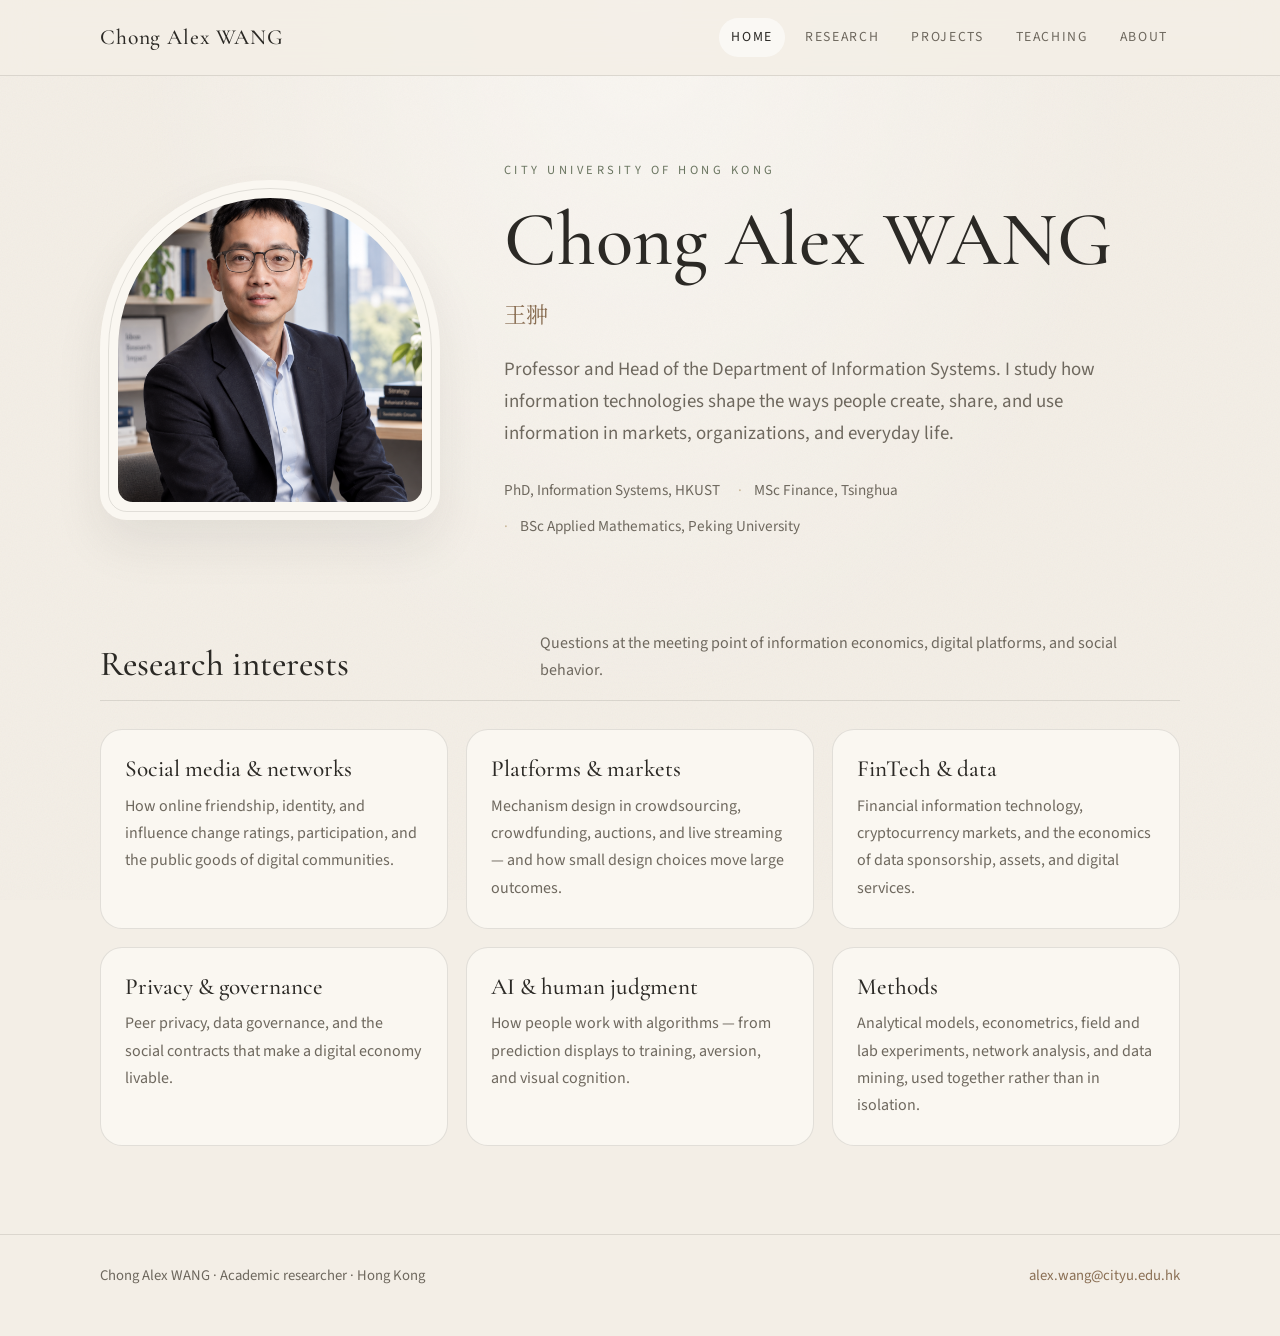
==== index.html @ ea0cfb22 "First draft of my website" ====
<!DOCTYPE html>
<html lang="en">
<head>
  <meta charset="UTF-8">
  <meta name="viewport" content="width=device-width, initial-scale=1.0">
  <title>Chong Alex WANG — Academic Researcher</title>
  <link rel="preconnect" href="https://fonts.googleapis.com">
  <link rel="preconnect" href="https://fonts.gstatic.com" crossorigin>
  <link href="https://fonts.googleapis.com/css2?family=Cormorant+Garamond:ital,wght@0,400;0,500;0,600;1,400&family=Noto+Serif+SC:wght@400;500&family=Source+Sans+3:wght@300;400;500;600&display=swap" rel="stylesheet">
  <link rel="stylesheet" href="css/styles.css">
</head>
<body>
  <header class="site-header">
    <div class="wrap header-inner">
      <a class="brand" href="index.html">
        <span class="brand-mark">Chong Alex WANG</span>
      </a>
      <button class="menu-toggle" type="button" aria-expanded="false">Menu</button>
      <nav class="nav" aria-label="Primary">
        <a class="active" href="index.html">Home</a>
        <a href="research.html">Research</a>
        <a href="projects.html">Projects</a>
        <a href="teaching.html">Teaching</a>
        <a href="about.html">About</a>
      </nav>
    </div>
  </header>

  <main>
    <section class="wrap hero">
      <div class="portrait-frame">
        <img src="assets/profile.png" alt="Portrait of Chong Alex Wang">
      </div>
      <div>
        <p class="kicker">City University of Hong Kong</p>
        <h1>Chong Alex WANG</h1>
        <p class="chinese-name">王翀</p>
        <p class="lede">Professor and Head of the Department of Information Systems. I study how information technologies shape the ways people create, share, and use information in markets, organizations, and everyday life.</p>
        <div class="meta-row">
          <span>PhD, Information Systems, HKUST</span>
          <span>MSc Finance, Tsinghua</span>
          <span>BSc Applied Mathematics, Peking University</span>
        </div>
      </div>
    </section>

    <section class="wrap section">
      <div class="section-head">
        <h2>Research interests</h2>
        <p>Questions at the meeting point of information economics, digital platforms, and social behavior.</p>
      </div>
      <div class="interest-grid">
        <article class="card">
          <h3>Social media &amp; networks</h3>
          <p>How online friendship, identity, and influence change ratings, participation, and the public goods of digital communities.</p>
        </article>
        <article class="card">
          <h3>Platforms &amp; markets</h3>
          <p>Mechanism design in crowdsourcing, crowdfunding, auctions, and live streaming — and how small design choices move large outcomes.</p>
        </article>
        <article class="card">
          <h3>FinTech &amp; data</h3>
          <p>Financial information technology, cryptocurrency markets, and the economics of data sponsorship, assets, and digital services.</p>
        </article>
        <article class="card">
          <h3>Privacy &amp; governance</h3>
          <p>Peer privacy, data governance, and the social contracts that make a digital economy livable.</p>
        </article>
        <article class="card">
          <h3>AI &amp; human judgment</h3>
          <p>How people work with algorithms — from prediction displays to training, aversion, and visual cognition.</p>
        </article>
        <article class="card">
          <h3>Methods</h3>
          <p>Analytical models, econometrics, field and lab experiments, network analysis, and data mining, used together rather than in isolation.</p>
        </article>
      </div>
    </section>
  </main>

  <footer class="site-footer">
    <div class="wrap footer-inner">
      <p>Chong Alex WANG · Academic researcher · Hong Kong</p>
      <p><a href="mailto:alex.wang@cityu.edu.hk">alex.wang@cityu.edu.hk</a></p>
    </div>
  </footer>
  <script src="js/main.js"></script>
</body>
</html>
---- css/styles.css ----
:root {
  --paper: #f3eee6;
  --cream: #faf7f1;
  --sand: #e6dccb;
  --clay: #c9b89a;
  --wood: #8a6f54;
  --moss: #6a7560;
  --ink: #2b2925;
  --muted: #6e685e;
  --line: rgba(43, 41, 37, 0.12);
  --shadow: 0 24px 50px rgba(43, 41, 37, 0.08);
  --radius: 22px;
}

* {
  box-sizing: border-box;
  margin: 0;
  padding: 0;
}

html {
  scroll-behavior: smooth;
}

body {
  font-family: "Source Sans 3", "Hiragino Sans", sans-serif;
  color: var(--ink);
  background: var(--paper);
  line-height: 1.7;
  min-height: 100vh;
}

body::before {
  content: "";
  position: fixed;
  inset: 0;
  pointer-events: none;
  background-image:
    radial-gradient(ellipse at top, rgba(255, 255, 255, 0.45), transparent 55%),
    url("data:image/svg+xml,%3Csvg xmlns='http://www.w3.org/2000/svg' width='180' height='180'%3E%3Cfilter id='n'%3E%3CfeTurbulence type='fractalNoise' baseFrequency='.8' numOctaves='2' stitchTiles='stitch'/%3E%3C/filter%3E%3Crect width='180' height='180' filter='url(%23n)' opacity='.045'/%3E%3C/svg%3E");
  z-index: 0;
}

img {
  max-width: 100%;
  display: block;
}

a {
  color: inherit;
  text-decoration: none;
}

.wrap {
  width: min(1080px, calc(100% - 40px));
  margin: 0 auto;
  position: relative;
  z-index: 1;
}

.site-header {
  position: sticky;
  top: 0;
  z-index: 20;
  backdrop-filter: blur(16px);
  background: rgba(243, 238, 230, 0.82);
  border-bottom: 1px solid var(--line);
}

.header-inner {
  display: flex;
  align-items: center;
  justify-content: space-between;
  gap: 24px;
  padding: 18px 0;
}

.brand {
  display: flex;
  align-items: center;
}

.brand-mark {
  font-family: "Cormorant Garamond", "Noto Serif SC", serif;
  font-size: 1.35rem;
  letter-spacing: 0.04em;
  font-weight: 500;
}

.nav {
  display: flex;
  gap: 8px;
  flex-wrap: wrap;
}

.nav a {
  font-size: 0.86rem;
  letter-spacing: 0.12em;
  text-transform: uppercase;
  color: var(--muted);
  padding: 8px 12px;
  border-radius: 999px;
}

.nav a:hover,
.nav a.active {
  color: var(--ink);
  background: rgba(255, 255, 255, 0.55);
}

.menu-toggle {
  display: none;
  border: 1px solid var(--line);
  background: var(--cream);
  color: var(--ink);
  padding: 8px 12px;
  border-radius: 999px;
  letter-spacing: 0.12em;
  text-transform: uppercase;
  font-size: 0.75rem;
  cursor: pointer;
}

.hero {
  display: grid;
  grid-template-columns: 340px 1fr;
  gap: 64px;
  align-items: center;
  padding: 84px 0 72px;
}

.portrait-frame {
  position: relative;
  padding: 18px;
  background: var(--cream);
  border-radius: 180px 180px 28px 28px;
  box-shadow: var(--shadow);
}

.portrait-frame::after {
  content: "";
  position: absolute;
  inset: 8px;
  border: 1px solid var(--line);
  border-radius: 172px 172px 20px 20px;
  pointer-events: none;
}

.portrait-frame img {
  width: 100%;
  aspect-ratio: 1;
  object-fit: cover;
  border-radius: 164px 164px 16px 16px;
  filter: saturate(0.88) contrast(1.02);
}

.kicker {
  font-size: 0.78rem;
  letter-spacing: 0.28em;
  text-transform: uppercase;
  color: var(--moss);
  margin-bottom: 14px;
}

h1, h2, h3 {
  font-family: "Cormorant Garamond", "Noto Serif SC", serif;
  font-weight: 500;
  line-height: 1.15;
}

h1 {
  font-size: clamp(3rem, 6vw, 5.2rem);
  margin-bottom: 10px;
}

.chinese-name {
  font-family: "Noto Serif SC", serif;
  font-size: 1.4rem;
  color: var(--wood);
  margin-bottom: 22px;
}

.lede {
  font-size: 1.18rem;
  color: var(--muted);
  max-width: 38rem;
}

.meta-row {
  display: flex;
  flex-wrap: wrap;
  gap: 10px 18px;
  margin-top: 28px;
  color: var(--muted);
  font-size: 0.95rem;
}

.meta-row span::before {
  content: "·";
  margin-right: 12px;
  color: var(--clay);
}

.meta-row span:first-child::before {
  content: none;
  margin: 0;
}

.section {
  padding: 18px 0 88px;
}

.section-head {
  display: flex;
  justify-content: space-between;
  align-items: end;
  gap: 24px;
  margin-bottom: 28px;
  padding-bottom: 16px;
  border-bottom: 1px solid var(--line);
}

.section-head h2 {
  font-size: 2.2rem;
}

.section-head p,
.intro {
  color: var(--muted);
  max-width: 40rem;
}

.page-hero {
  padding: 72px 0 28px;
}

.page-hero h1 {
  font-size: clamp(2.6rem, 5vw, 4.2rem);
}

.interest-grid,
.card-grid {
  display: grid;
  grid-template-columns: repeat(3, 1fr);
  gap: 18px;
}

.card {
  background: var(--cream);
  border: 1px solid var(--line);
  border-radius: var(--radius);
  padding: 26px 24px;
  min-height: 180px;
}

.card h3 {
  font-size: 1.45rem;
  margin-bottom: 10px;
}

.card p,
.paper p,
.project p {
  color: var(--muted);
}

.paper-list,
.course-list,
.project-list {
  display: grid;
  gap: 16px;
}

.paper,
.project,
.course {
  background: var(--cream);
  border: 1px solid var(--line);
  border-radius: var(--radius);
  padding: 26px 28px;
}

.paper-meta,
.course-meta,
.project-meta {
  display: flex;
  flex-wrap: wrap;
  gap: 10px;
  margin-bottom: 10px;
}

.tag {
  font-size: 0.72rem;
  letter-spacing: 0.14em;
  text-transform: uppercase;
  color: var(--moss);
  border: 1px solid rgba(106, 117, 96, 0.28);
  border-radius: 999px;
  padding: 4px 10px;
}

.paper h3,
.project h3,
.course h3 {
  font-size: 1.5rem;
  margin-bottom: 8px;
}

.authors {
  font-size: 0.95rem;
  color: var(--wood);
  margin-bottom: 8px;
}

.split {
  display: grid;
  grid-template-columns: 1fr 1fr;
  gap: 28px;
}

.life-block {
  background: var(--cream);
  border-radius: var(--radius);
  padding: 32px;
  border: 1px solid var(--line);
}

.life-block h3 {
  font-size: 1.7rem;
  margin-bottom: 12px;
}

.site-footer {
  border-top: 1px solid var(--line);
  padding: 28px 0 48px;
  color: var(--muted);
  font-size: 0.92rem;
}

.footer-inner {
  display: flex;
  justify-content: space-between;
  gap: 16px;
  flex-wrap: wrap;
}

.footer-inner a {
  color: var(--wood);
  border-bottom: 1px solid transparent;
}

.footer-inner a:hover {
  border-bottom-color: var(--wood);
}

@media (max-width: 860px) {
  .hero,
  .interest-grid,
  .card-grid,
  .split {
    grid-template-columns: 1fr;
  }

  .menu-toggle {
    display: inline-flex;
  }

  .nav {
    display: none;
    position: absolute;
    right: 20px;
    top: 68px;
    background: var(--cream);
    border: 1px solid var(--line);
    border-radius: 18px;
    padding: 10px;
    flex-direction: column;
    min-width: 180px;
    box-shadow: var(--shadow);
  }

  .nav.open {
    display: flex;
  }

  .portrait-frame {
    width: min(320px, 100%);
    margin: 0 auto;
  }
}
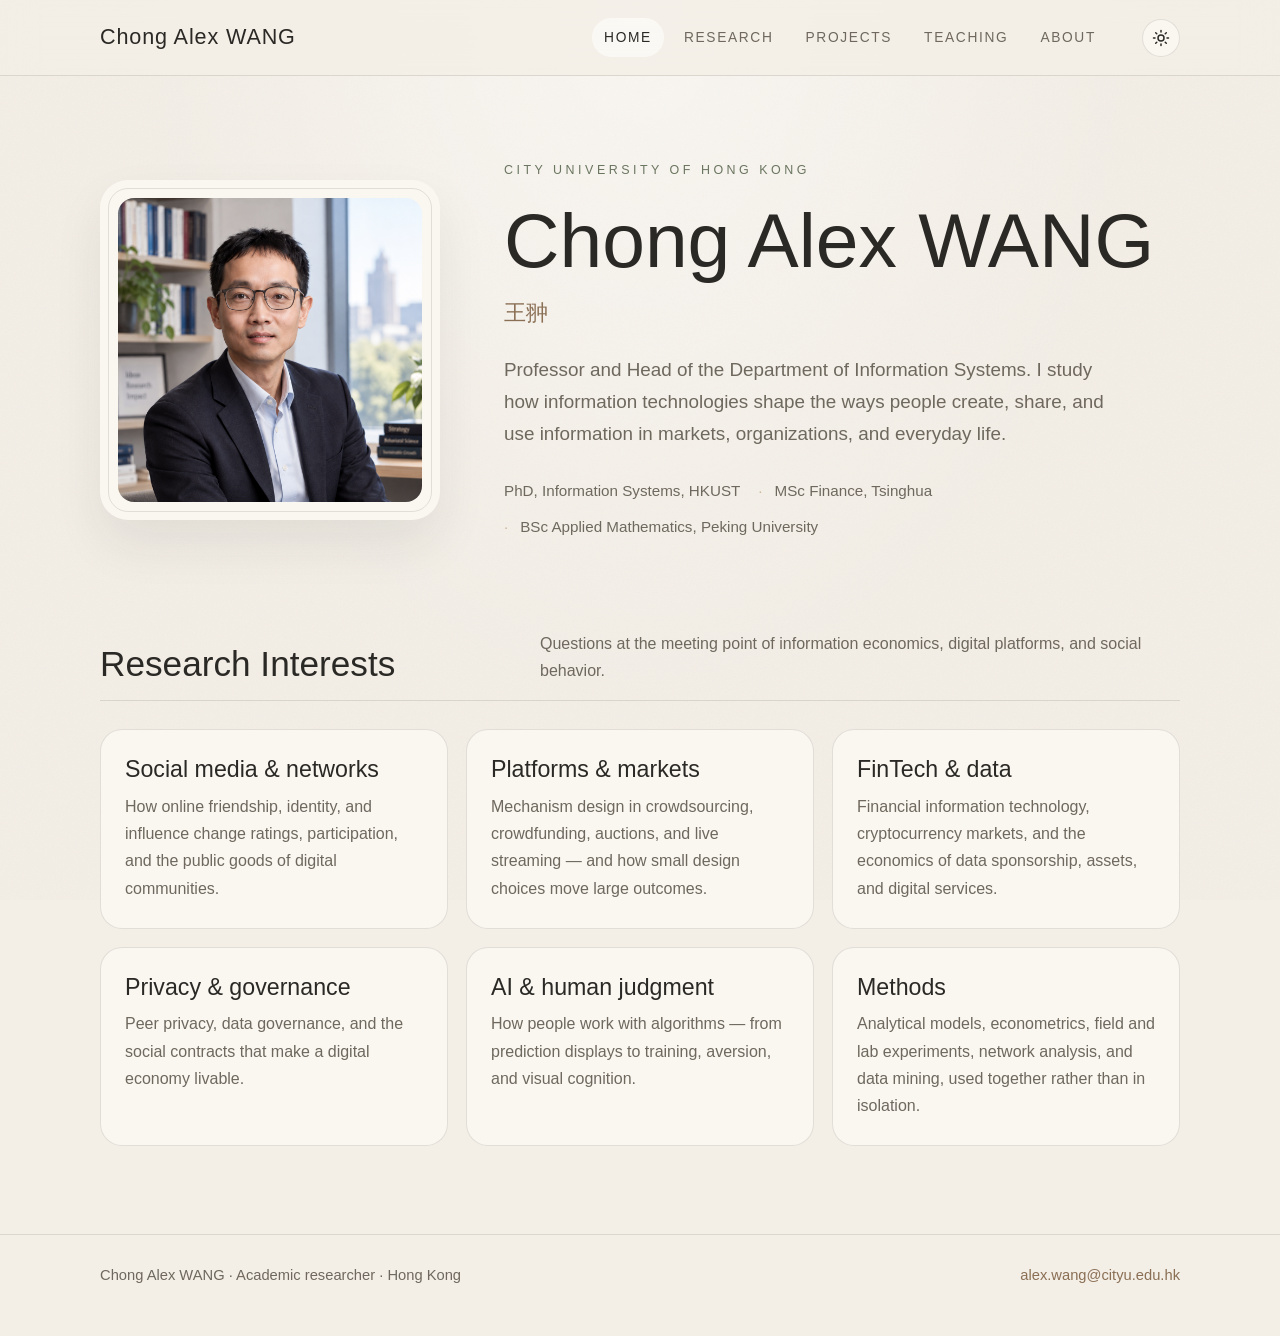
==== commit edb07f99: "Trae takes over and add interactive ongoing research part." ====
--- a/index.html
+++ b/index.html
@@ -3,10 +3,15 @@
 <head>
   <meta charset="UTF-8">
   <meta name="viewport" content="width=device-width, initial-scale=1.0">
+  <script>
+    (function () {
+      var t;
+      try { t = localStorage.getItem("theme"); } catch (e) {}
+      if (!t) t = window.matchMedia && matchMedia("(prefers-color-scheme: dark)").matches ? "dark" : "light";
+      document.documentElement.setAttribute("data-theme", t);
+    })();
+  </script>
   <title>Chong Alex WANG — Academic Researcher</title>
-  <link rel="preconnect" href="https://fonts.googleapis.com">
-  <link rel="preconnect" href="https://fonts.gstatic.com" crossorigin>
-  <link href="https://fonts.googleapis.com/css2?family=Cormorant+Garamond:ital,wght@0,400;0,500;0,600;1,400&family=Noto+Serif+SC:wght@400;500&family=Source+Sans+3:wght@300;400;500;600&display=swap" rel="stylesheet">
   <link rel="stylesheet" href="css/styles.css">
 </head>
 <body>
@@ -23,6 +28,10 @@
         <a href="teaching.html">Teaching</a>
         <a href="about.html">About</a>
       </nav>
+      <button class="theme-toggle" type="button" aria-label="Toggle dark mode" title="Toggle dark mode">
+        <svg class="icon-sun" width="18" height="18" viewBox="0 0 24 24" fill="none" stroke="currentColor" stroke-width="2" stroke-linecap="round" stroke-linejoin="round" aria-hidden="true"><circle cx="12" cy="12" r="4"/><path d="M12 2v2M12 20v2M4.93 4.93l1.41 1.41M17.66 17.66l1.41 1.41M2 12h2M20 12h2M4.93 19.07l1.41-1.41M17.66 6.34l1.41-1.41"/></svg>
+        <svg class="icon-moon" width="18" height="18" viewBox="0 0 24 24" fill="none" stroke="currentColor" stroke-width="2" stroke-linecap="round" stroke-linejoin="round" aria-hidden="true"><path d="M21 12.79A9 9 0 1 1 11.21 3 7 7 0 0 0 21 12.79z"/></svg>
+      </button>
     </div>
   </header>
 
@@ -46,7 +55,7 @@
 
     <section class="wrap section">
       <div class="section-head">
-        <h2>Research interests</h2>
+        <h2>Research Interests</h2>
         <p>Questions at the meeting point of information economics, digital platforms, and social behavior.</p>
       </div>
       <div class="interest-grid">
--- a/css/styles.css
+++ b/css/styles.css
@@ -9,7 +9,24 @@
   --muted: #6e685e;
   --line: rgba(43, 41, 37, 0.12);
   --shadow: 0 24px 50px rgba(43, 41, 37, 0.08);
+  --header-bg: rgba(243, 238, 230, 0.82);
+  --nav-hover: rgba(255, 255, 255, 0.55);
   --radius: 22px;
+}
+
+[data-theme="dark"] {
+  --paper: #1b1916;
+  --cream: #25221d;
+  --sand: #322d26;
+  --clay: #8a7a5e;
+  --wood: #c8a878;
+  --moss: #9aaa8e;
+  --ink: #ece6d9;
+  --muted: #a89e8c;
+  --line: rgba(236, 230, 217, 0.10);
+  --shadow: 0 24px 50px rgba(0, 0, 0, 0.45);
+  --header-bg: rgba(27, 25, 22, 0.82);
+  --nav-hover: rgba(255, 255, 255, 0.07);
 }
 
 * {
@@ -23,7 +40,7 @@
 }
 
 body {
-  font-family: "Source Sans 3", "Hiragino Sans", sans-serif;
+  font-family: Arial, sans-serif;
   color: var(--ink);
   background: var(--paper);
   line-height: 1.7;
@@ -41,6 +58,12 @@
   z-index: 0;
 }
 
+[data-theme="dark"] body::before {
+  background-image:
+    radial-gradient(ellipse at top, rgba(255, 255, 255, 0.05), transparent 55%),
+    url("data:image/svg+xml,%3Csvg xmlns='http://www.w3.org/2000/svg' width='180' height='180'%3E%3Cfilter id='n'%3E%3CfeTurbulence type='fractalNoise' baseFrequency='.8' numOctaves='2' stitchTiles='stitch'/%3E%3C/filter%3E%3Crect width='180' height='180' filter='url(%23n)' opacity='.06'/%3E%3C/svg%3E");
+}
+
 img {
   max-width: 100%;
   display: block;
@@ -63,7 +86,7 @@
   top: 0;
   z-index: 20;
   backdrop-filter: blur(16px);
-  background: rgba(243, 238, 230, 0.82);
+  background: var(--header-bg);
   border-bottom: 1px solid var(--line);
 }
 
@@ -81,7 +104,7 @@
 }
 
 .brand-mark {
-  font-family: "Cormorant Garamond", "Noto Serif SC", serif;
+  font-family: Arial, sans-serif;
   font-size: 1.35rem;
   letter-spacing: 0.04em;
   font-weight: 500;
@@ -91,6 +114,7 @@
   display: flex;
   gap: 8px;
   flex-wrap: wrap;
+  margin-left: auto;
 }
 
 .nav a {
@@ -105,7 +129,57 @@
 .nav a:hover,
 .nav a.active {
   color: var(--ink);
-  background: rgba(255, 255, 255, 0.55);
+  background: var(--nav-hover);
+}
+
+.theme-toggle {
+  margin-left: 10px;
+  width: 38px;
+  height: 38px;
+  border-radius: 999px;
+  border: 1px solid var(--line);
+  background: var(--cream);
+  color: var(--ink);
+  display: inline-flex;
+  align-items: center;
+  justify-content: center;
+  cursor: pointer;
+  position: relative;
+  flex-shrink: 0;
+  transition: background 0.25s ease, border-color 0.25s ease, transform 0.2s ease;
+}
+
+.theme-toggle:hover {
+  background: var(--nav-hover);
+}
+
+.theme-toggle:active {
+  transform: scale(0.92);
+}
+
+.theme-toggle svg {
+  position: absolute;
+  transition: opacity 0.3s ease, transform 0.45s ease;
+}
+
+.theme-toggle .icon-sun {
+  opacity: 1;
+  transform: rotate(0) scale(1);
+}
+
+.theme-toggle .icon-moon {
+  opacity: 0;
+  transform: rotate(-90deg) scale(0.5);
+}
+
+[data-theme="dark"] .theme-toggle .icon-sun {
+  opacity: 0;
+  transform: rotate(90deg) scale(0.5);
+}
+
+[data-theme="dark"] .theme-toggle .icon-moon {
+  opacity: 1;
+  transform: rotate(0) scale(1);
 }
 
 .menu-toggle {
@@ -119,6 +193,7 @@
   text-transform: uppercase;
   font-size: 0.75rem;
   cursor: pointer;
+  margin-left: auto;
 }
 
 .hero {
@@ -133,7 +208,7 @@
   position: relative;
   padding: 18px;
   background: var(--cream);
-  border-radius: 180px 180px 28px 28px;
+  border-radius: 28px;
   box-shadow: var(--shadow);
 }
 
@@ -142,7 +217,7 @@
   position: absolute;
   inset: 8px;
   border: 1px solid var(--line);
-  border-radius: 172px 172px 20px 20px;
+  border-radius: 20px;
   pointer-events: none;
 }
 
@@ -150,7 +225,8 @@
   width: 100%;
   aspect-ratio: 1;
   object-fit: cover;
-  border-radius: 164px 164px 16px 16px;
+  object-position: center top;
+  border-radius: 16px;
   filter: saturate(0.88) contrast(1.02);
 }
 
@@ -163,7 +239,7 @@
 }
 
 h1, h2, h3 {
-  font-family: "Cormorant Garamond", "Noto Serif SC", serif;
+  font-family: Arial, sans-serif;
   font-weight: 500;
   line-height: 1.15;
 }
@@ -174,7 +250,7 @@
 }
 
 .chinese-name {
-  font-family: "Noto Serif SC", serif;
+  font-family: Arial, sans-serif;
   font-size: 1.4rem;
   color: var(--wood);
   margin-bottom: 22px;
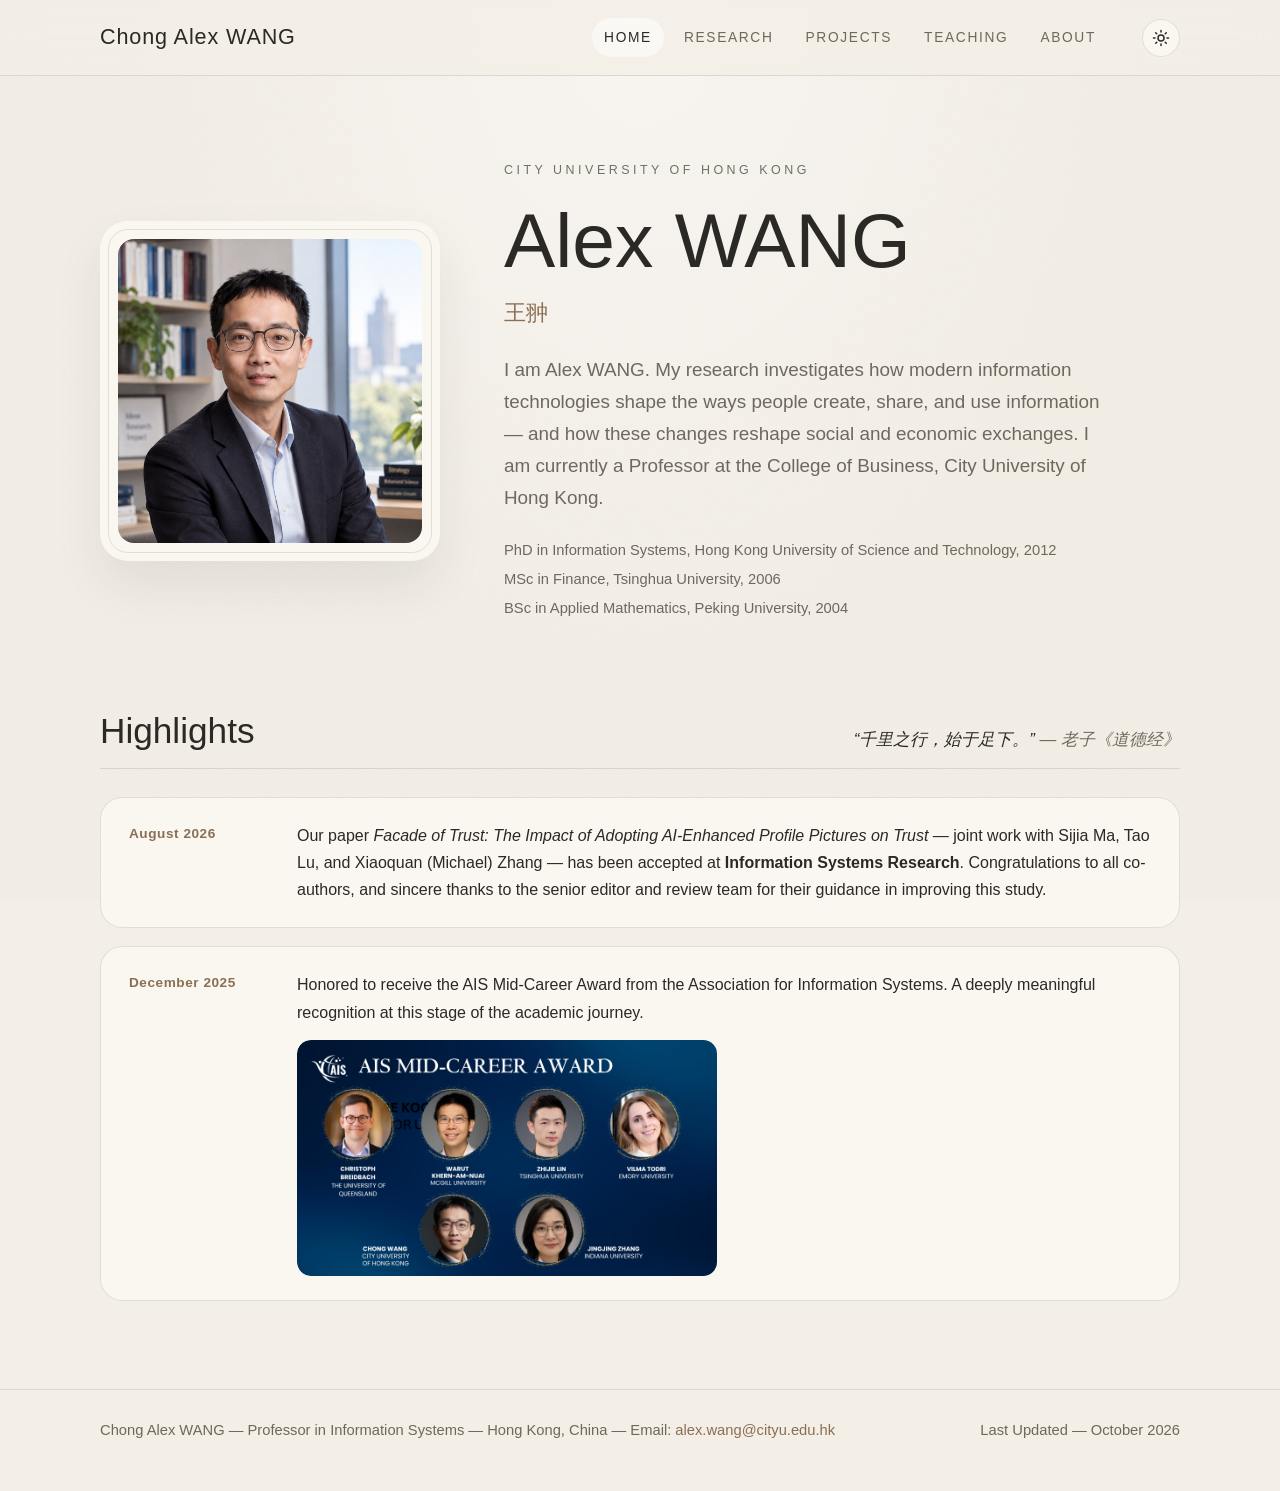
==== commit 7da7370b: "Changed main page content, add quotation, alter information" ====
--- a/index.html
+++ b/index.html
@@ -42,46 +42,37 @@
       </div>
       <div>
         <p class="kicker">City University of Hong Kong</p>
-        <h1>Chong Alex WANG</h1>
+        <h1>Alex WANG</h1>
         <p class="chinese-name">王翀</p>
-        <p class="lede">Professor and Head of the Department of Information Systems. I study how information technologies shape the ways people create, share, and use information in markets, organizations, and everyday life.</p>
+        <p class="lede">I am Alex WANG. My research investigates how modern information technologies shape the ways people create, share, and use information — and how these changes reshape social and economic exchanges. I am currently a Professor at the College of Business, City University of Hong Kong.</p>
         <div class="meta-row">
-          <span>PhD, Information Systems, HKUST</span>
-          <span>MSc Finance, Tsinghua</span>
-          <span>BSc Applied Mathematics, Peking University</span>
+          <span>PhD in Information Systems, Hong Kong University of Science and Technology, 2012</span>
+          <span>MSc in Finance, Tsinghua University, 2006</span>
+          <span>BSc in Applied Mathematics, Peking University, 2004</span>
         </div>
       </div>
     </section>
 
     <section class="wrap section">
       <div class="section-head">
-        <h2>Research Interests</h2>
-        <p>Questions at the meeting point of information economics, digital platforms, and social behavior.</p>
+        <h2>Highlights</h2>
+        <p id="daily-quote" class="daily-quote"></p>
       </div>
-      <div class="interest-grid">
-        <article class="card">
-          <h3>Social media &amp; networks</h3>
-          <p>How online friendship, identity, and influence change ratings, participation, and the public goods of digital communities.</p>
+
+      <div class="highlight-list">
+        <!-- Newest entries at the top. Append new <article> below to add. -->
+        <article class="highlight">
+          <time class="highlight-date" datetime="2026-08">August 2026</time>
+          <div class="highlight-body">
+            <p>Our paper <em>Facade of Trust: The Impact of Adopting AI-Enhanced Profile Pictures on Trust</em> — joint work with Sijia Ma, Tao Lu, and Xiaoquan (Michael) Zhang — has been accepted at <strong>Information Systems Research</strong>. Congratulations to all co-authors, and sincere thanks to the senior editor and review team for their guidance in improving this study.</p>
+          </div>
         </article>
-        <article class="card">
-          <h3>Platforms &amp; markets</h3>
-          <p>Mechanism design in crowdsourcing, crowdfunding, auctions, and live streaming — and how small design choices move large outcomes.</p>
-        </article>
-        <article class="card">
-          <h3>FinTech &amp; data</h3>
-          <p>Financial information technology, cryptocurrency markets, and the economics of data sponsorship, assets, and digital services.</p>
-        </article>
-        <article class="card">
-          <h3>Privacy &amp; governance</h3>
-          <p>Peer privacy, data governance, and the social contracts that make a digital economy livable.</p>
-        </article>
-        <article class="card">
-          <h3>AI &amp; human judgment</h3>
-          <p>How people work with algorithms — from prediction displays to training, aversion, and visual cognition.</p>
-        </article>
-        <article class="card">
-          <h3>Methods</h3>
-          <p>Analytical models, econometrics, field and lab experiments, network analysis, and data mining, used together rather than in isolation.</p>
+        <article class="highlight">
+          <time class="highlight-date" datetime="2025-12">December 2025</time>
+          <div class="highlight-body">
+            <p>Honored to receive the AIS Mid-Career Award from the Association for Information Systems. A deeply meaningful recognition at this stage of the academic journey.</p>
+            <div class="highlight-image"><img src="assets/ais-mid-career-award.png" alt="AIS Mid-Career Award recipients" style="max-width: 420px;"></div>
+          </div>
         </article>
       </div>
     </section>
@@ -89,10 +80,31 @@
 
   <footer class="site-footer">
     <div class="wrap footer-inner">
-      <p>Chong Alex WANG · Academic researcher · Hong Kong</p>
-      <p><a href="mailto:alex.wang@cityu.edu.hk">alex.wang@cityu.edu.hk</a></p>
+      <p>Chong Alex WANG — Professor in Information Systems — Hong Kong, China — Email: <a href="mailto:alex.wang@cityu.edu.hk">alex.wang@cityu.edu.hk</a></p>
+      <p>Last Updated — October 2026</p>
     </div>
   </footer>
   <script src="js/main.js"></script>
+  <script>
+  (function () {
+    // 名言列表：英文 / 中文 / 日文，主题涵盖时间、生命与成就
+    const quotes = [
+      { text: "Life can only be understood backwards; but it must be lived forwards.", author: "Søren Kierkegaard" },
+      { text: "千里之行，始于足下。", author: "老子《道德经》" },
+      { text: "一期一会", author: "千利休" },
+      { text: "The two most powerful warriors are patience and time.", author: "Leo Tolstoy" },
+      { text: "天行健，君子以自强不息。", author: "《周易》" },
+      { text: "七転び八起き", author: "日本のことわざ" },
+      { text: "What we achieve inwardly will change outer reality.", author: "Plutarch" },
+      { text: "路漫漫其修远兮，吾将上下而求索。", author: "屈原《离骚》" },
+      { text: "今日が一番若い日。", author: "日本のことわざ" },
+      { text: "Time is the most valuable thing a man can spend.", author: "Theophrastus" }
+    ];
+    const el = document.getElementById("daily-quote");
+    if (!el) return;
+    const q = quotes[Math.floor(Math.random() * quotes.length)];
+    el.innerHTML = "<em>&ldquo;" + q.text + "&rdquo;</em> — " + q.author;
+  })();
+  </script>
 </body>
 </html>
--- a/css/styles.css
+++ b/css/styles.css
@@ -264,20 +264,14 @@
 
 .meta-row {
   display: flex;
-  flex-wrap: wrap;
-  gap: 10px 18px;
-  margin-top: 28px;
-  color: var(--muted);
-  font-size: 0.95rem;
+  flex-direction: column;
+  gap: 4px;
+  margin-top: 24px;
+  color: var(--muted);
+  font-size: 0.92rem;
 }
 
 .meta-row span::before {
-  content: "·";
-  margin-right: 12px;
-  color: var(--clay);
-}
-
-.meta-row span:first-child::before {
   content: none;
   margin: 0;
 }
@@ -306,6 +300,16 @@
   max-width: 40rem;
 }
 
+.daily-quote {
+  font-style: italic;
+  font-size: 1.05rem;
+  line-height: 1.5;
+}
+
+.daily-quote em {
+  color: var(--ink);
+}
+
 .page-hero {
   padding: 72px 0 28px;
 }
@@ -338,6 +342,72 @@
 .paper p,
 .project p {
   color: var(--muted);
+}
+
+/* —— Highlights —— */
+.quote-block {
+  margin-bottom: 36px;
+  padding: 26px 30px;
+  background: var(--cream);
+  border: 1px solid var(--line);
+  border-left: 3px solid var(--wood);
+  border-radius: 0 var(--radius) var(--radius) 0;
+}
+
+.quote-block p {
+  font-size: 1.2rem;
+  font-style: italic;
+  color: var(--ink);
+  line-height: 1.6;
+}
+
+.quote-block cite {
+  display: block;
+  margin-top: 10px;
+  font-size: 0.9rem;
+  color: var(--muted);
+  font-style: normal;
+}
+
+.highlight-list {
+  display: flex;
+  flex-direction: column;
+  gap: 18px;
+}
+
+.highlight {
+  display: grid;
+  grid-template-columns: 140px 1fr;
+  gap: 28px;
+  padding: 24px 28px;
+  background: var(--cream);
+  border: 1px solid var(--line);
+  border-radius: var(--radius);
+}
+
+.highlight-date {
+  font-size: 0.85rem;
+  font-weight: 700;
+  color: var(--wood);
+  letter-spacing: 0.04em;
+  white-space: nowrap;
+}
+
+.highlight-body p {
+  color: var(--ink);
+  line-height: 1.7;
+}
+
+.highlight-image {
+  margin-top: 14px;
+  border-radius: 14px;
+  overflow: hidden;
+}
+
+.highlight-image img {
+  width: 100%;
+  display: block;
+  border-radius: 14px;
 }
 
 .paper-list,
@@ -382,6 +452,37 @@
   margin-bottom: 8px;
 }
 
+.course-links {
+  display: flex;
+  flex-wrap: wrap;
+  gap: 10px;
+  margin-top: 16px;
+}
+
+.course-links a {
+  display: inline-flex;
+  align-items: center;
+  gap: 7px;
+  font-size: 0.9rem;
+  color: var(--wood);
+  background: var(--paper);
+  border: 1px solid var(--line);
+  border-radius: 999px;
+  padding: 6px 14px;
+  transition: background 0.25s ease, border-color 0.25s ease, transform 0.2s ease;
+}
+
+.course-links a::before {
+  content: "→";
+  color: var(--moss);
+}
+
+.course-links a:hover {
+  background: var(--nav-hover);
+  border-color: var(--wood);
+  transform: translateY(-1px);
+}
+
 .authors {
   font-size: 0.95rem;
   color: var(--wood);
@@ -433,8 +534,13 @@
   .hero,
   .interest-grid,
   .card-grid,
-  .split {
+  .split,
+  .highlight {
     grid-template-columns: 1fr;
+  }
+
+  .highlight {
+    gap: 6px;
   }
 
   .menu-toggle {
